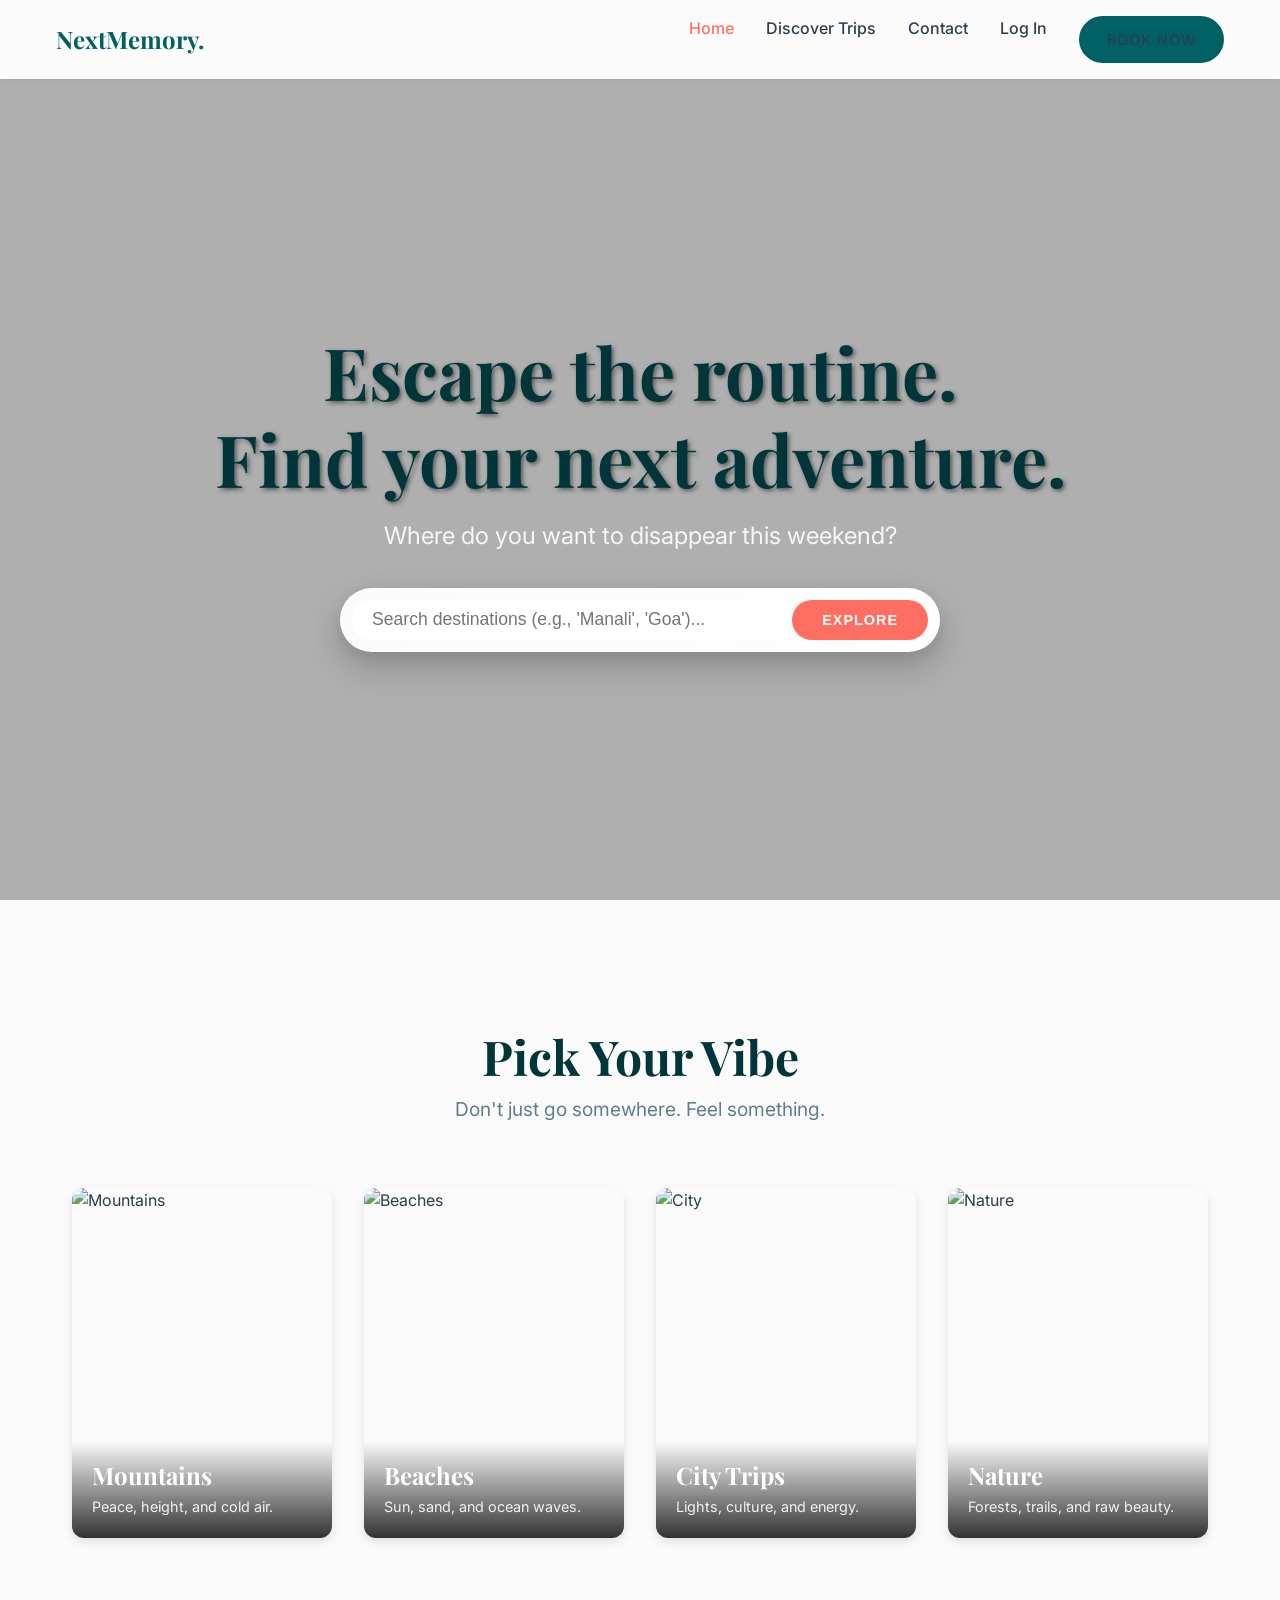
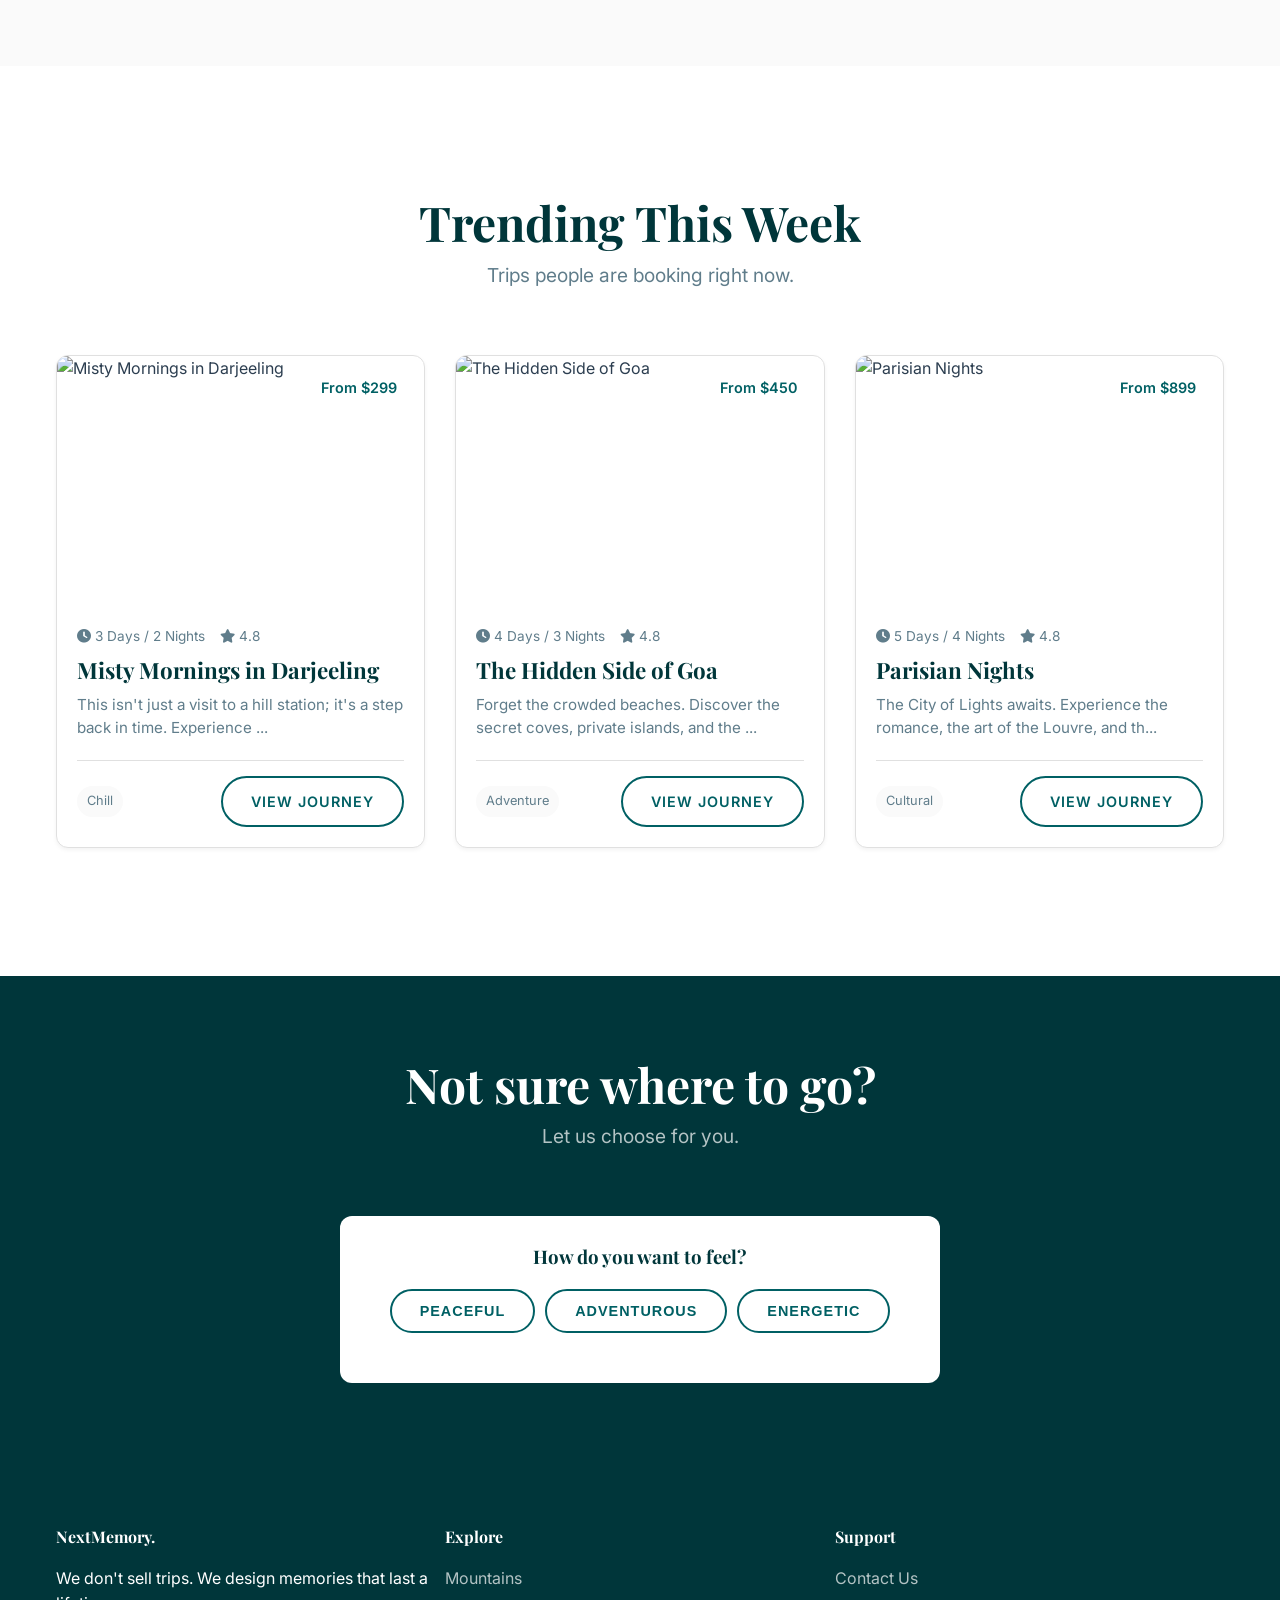
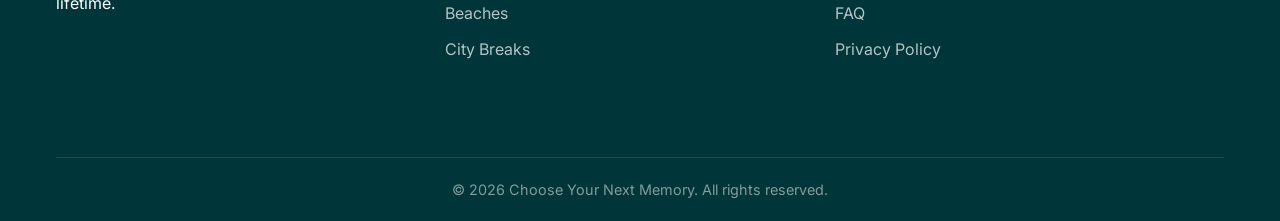
==== index.html @ 7576915c "Initial commit: Trip organize project" ====
<!DOCTYPE html>
<html lang="en">

<head>
    <meta charset="UTF-8">
    <meta name="viewport" content="width=device-width, initial-scale=1.0">
    <title>Choose Your Next Memory | Travel Experiences</title>
    <link rel="stylesheet" href="style.css">
    <link rel="stylesheet" href="https://cdnjs.cloudflare.com/ajax/libs/font-awesome/6.4.0/css/all.min.css">
    <script src="script.js" defer></script>
</head>

<body>

    <!-- Header -->
    <header>
        <div class="container">
            <nav>
                <div class="logo">NextMemory.</div>
                <div class="menu-toggle" id="mobile-menu">
                    <i class="fas fa-bars"></i>
                </div>
                <ul class="nav-links">
                    <li><a href="index.html" class="active">Home</a></li>
                    <li><a href="discover.html">Discover Trips</a></li>
                    <li><a href="contact.html">Contact</a></li>
                    <li><a href="login.html" id="loginBtn">Log In</a></li>
                    <li><a href="booking.html" class="btn btn-primary">Book Now</a></li>
                </ul>
            </nav>
        </div>
    </header>

    <!-- Hero Section -->
    <section class="hero">
        <div class="container hero-content">
            <h1>Escape the routine.<br>Find your next adventure.</h1>
            <p>Where do you want to disappear this weekend?</p>

            <div class="hero-search">
                <input type="text" placeholder="Search destinations (e.g., 'Manali', 'Goa')...">
                <button class="btn btn-accent">Explore</button>
            </div>
        </div>
    </section>

    <!-- Mood Choice Section -->
    <section class="mood-section">
        <div class="container">
            <div class="section-title">
                <h2>Pick Your Vibe</h2>
                <p>Don't just go somewhere. Feel something.</p>
            </div>

            <div class="mood-grid">
                <!-- Mood 1: Mountains -->
                <div class="mood-card">
                    <img src="https://images.unsplash.com/photo-1464822759023-fed622ff2c3b?ixlib=rb-1.2.1&auto=format&fit=crop&w=1350&q=80"
                        alt="Mountains">
                    <div class="mood-overlay">
                        <h3>Mountains</h3>
                        <p>Peace, height, and cold air.</p>
                    </div>
                </div>

                <!-- Mood 2: Beaches -->
                <div class="mood-card">
                    <img src="https://images.unsplash.com/photo-1507525428034-b723cf961d3e?ixlib=rb-1.2.1&auto=format&fit=crop&w=1353&q=80"
                        alt="Beaches">
                    <div class="mood-overlay">
                        <h3>Beaches</h3>
                        <p>Sun, sand, and ocean waves.</p>
                    </div>
                </div>

                <!-- Mood 3: City -->
                <div class="mood-card">
                    <img src="https://images.unsplash.com/photo-1477959858617-67f85cf4f1df?ixlib=rb-1.2.1&auto=format&fit=crop&w=1413&q=80"
                        alt="City">
                    <div class="mood-overlay">
                        <h3>City Trips</h3>
                        <p>Lights, culture, and energy.</p>
                    </div>
                </div>

                <!-- Mood 4: Nature -->
                <div class="mood-card">
                    <img src="https://images.unsplash.com/photo-1441974231531-c6227db76b6e?ixlib=rb-1.2.1&auto=format&fit=crop&w=1351&q=80"
                        alt="Nature">
                    <div class="mood-overlay">
                        <h3>Nature</h3>
                        <p>Forests, trails, and raw beauty.</p>
                    </div>
                </div>
            </div>
        </div>
    </section>

    <!-- Featured Trips Section -->
    <section class="featured-section">
        <div class="container">
            <div class="section-title">
                <h2>Trending This Week</h2>
                <p>Trips people are booking right now.</p>
            </div>

            <div class="trips-grid" id="trending-grid">
                <!-- Trip cards will be dynamically inserted here by script.js -->
            </div>
        </div>
    </section>

    <!-- Build My Trip Section -->
    <section class="build-trip-section"
        style="padding: 80px 0; background: var(--primary-dark); color: white; text-align: center;">
        <div class="container">
            <div class="section-title">
                <h2 style="color: white;">Not sure where to go?</h2>
                <p style="color: rgba(255,255,255,0.7);">Let us choose for you.</p>
            </div>

            <div class="suggestion-tool"
                style="background: white; padding: 30px; border-radius: 12px; max-width: 600px; margin: 0 auto; color: var(--text-main);">
                <div class="tool-step" id="step1">
                    <h3 style="margin-bottom: 20px;">How do you want to feel?</h3>
                    <div
                        style="display: flex; gap: 10px; justify-content: center; flex-wrap: wrap; margin-bottom: 20px;">
                        <button class="btn btn-outline suggestion-btn" data-value="chill"
                            style="border-color: var(--primary); color: var(--primary);">Peaceful</button>
                        <button class="btn btn-outline suggestion-btn" data-value="adventure"
                            style="border-color: var(--primary); color: var(--primary);">Adventurous</button>
                        <button class="btn btn-outline suggestion-btn" data-value="party"
                            style="border-color: var(--primary); color: var(--primary);">Energetic</button>
                    </div>
                </div>

                <div class="tool-step" id="step2" style="display: none;">
                    <h3 style="margin-bottom: 20px;">What's your budget?</h3>
                    <div
                        style="display: flex; gap: 10px; justify-content: center; flex-wrap: wrap; margin-bottom: 20px;">
                        <button class="btn btn-outline suggestion-btn" data-value="low"
                            style="border-color: var(--primary); color: var(--primary);">Budget Friendly</button>
                        <button class="btn btn-outline suggestion-btn" data-value="high"
                            style="border-color: var(--primary); color: var(--primary);">Luxury</button>
                    </div>
                </div>

                <div class="tool-result" id="result" style="display: none;">
                    <h3 style="margin-bottom: 10px; color: var(--accent);">We recommend:</h3>
                    <h2 id="suggestion-text" style="margin-bottom: 20px;">...</h2>
                    <a href="booking.html" class="btn btn-primary">Book This Now</a>
                    <button class="btn btn-outline" onclick="location.reload()"
                        style="margin-top: 10px; border-color: var(--text-muted); color: var(--text-muted); font-size: 0.8rem;">Start
                        Over</button>
                </div>
            </div>
        </div>
    </section>

    <!-- Footer -->
    <footer>
        <div class="container">
            <div class="footer-content">
                <div class="footer-col">
                    <h4>NextMemory.</h4>
                    <p>We don't sell trips. We design memories that last a lifetime.</p>
                </div>
                <div class="footer-col">
                    <h4>Explore</h4>
                    <ul>
                        <li><a href="#">Mountains</a></li>
                        <li><a href="#">Beaches</a></li>
                        <li><a href="#">City Breaks</a></li>
                    </ul>
                </div>
                <div class="footer-col">
                    <h4>Support</h4>
                    <ul>
                        <li><a href="contact.html">Contact Us</a></li>
                        <li><a href="#">FAQ</a></li>
                        <li><a href="#">Privacy Policy</a></li>
                    </ul>
                </div>
            </div>
            <div class="copyright">
                <p>&copy; 2026 Choose Your Next Memory. All rights reserved.</p>
            </div>
        </div>
    </footer>

</body>

</html>
---- style.css ----
/* 
   Choose Your Next Memory - Travel Website 
   Theme: Emotional, Premium, Adventurous
*/

@import url('https://fonts.googleapis.com/css2?family=Inter:wght@300;400;500;600&family=Playfair+Display:ital,wght@0,400;0,600;0,700;1,400&display=swap');

:root {
    /* Colors */
    --primary: #006064;
    /* Deep Teal - Stability, Depth */
    --primary-dark: #00363a;
    --accent: #FF6F61;
    /* Living Coral - Excitement, Warmth */
    --accent-hover: #e05548;
    --bg-body: #FAFAFA;
    /* Off-white - Clean, Paper-like */
    --bg-light: #FFFFFF;
    --text-main: #2C3E50;
    --text-muted: #607D8B;
    --border-color: #E0E0E0;

    /* Spacing */
    --spacing-xs: 0.5rem;
    --spacing-sm: 1rem;
    --spacing-md: 2rem;
    --spacing-lg: 4rem;
    --spacing-xl: 8rem;

    /* Shadows */
    --shadow-sm: 0 2px 4px rgba(0, 0, 0, 0.05);
    --shadow-md: 0 4px 8px rgba(0, 0, 0, 0.1);
    --shadow-lg: 0 10px 20px rgba(0, 0, 0, 0.15);

    /* Transitions */
    --transition: all 0.3s ease;
}

/* Reset & Base */
* {
    margin: 0;
    padding: 0;
    box-sizing: border-box;
}

body {
    font-family: 'Inter', sans-serif;
    color: var(--text-main);
    background-color: var(--bg-body);
    line-height: 1.6;
    overflow-x: hidden;
}

h1,
h2,
h3,
h4,
h5,
h6 {
    font-family: 'Playfair Display', serif;
    font-weight: 700;
    line-height: 1.2;
    color: var(--primary-dark);
}

a {
    text-decoration: none;
    color: inherit;
    transition: var(--transition);
}

ul {
    list-style: none;
}

img {
    max-width: 100%;
    display: block;
    object-fit: cover;
}

/* Utilities */
.container {
    max-width: 1200px;
    margin: 0 auto;
    padding: 0 var(--spacing-sm);
}

.btn {
    display: inline-block;
    padding: 12px 28px;
    border-radius: 50px;
    font-weight: 600;
    text-transform: uppercase;
    letter-spacing: 1px;
    font-size: 0.9rem;
    cursor: pointer;
    border: none;
    transition: var(--transition);
}

.btn-primary {
    background-color: var(--primary);
    color: white;
}

.btn-primary:hover {
    background-color: var(--primary-dark);
    transform: translateY(-2px);
    box-shadow: var(--shadow-md);
}

.btn-accent {
    background-color: var(--accent);
    color: white;
}

.btn-accent:hover {
    background-color: var(--accent-hover);
    transform: translateY(-2px);
    box-shadow: var(--shadow-md);
}

.btn-outline {
    background-color: transparent;
    border: 2px solid white;
    color: white;
}

.btn-outline:hover {
    background-color: white;
    color: var(--primary);
}

.section-title {
    text-align: center;
    margin-bottom: var(--spacing-lg);
}

.section-title h2 {
    font-size: 3rem;
    margin-bottom: var(--spacing-xs);
}

.section-title p {
    font-size: 1.2rem;
    color: var(--text-muted);
}

/* Header */
header {
    background-color: rgba(255, 255, 255, 0.95);
    backdrop-filter: blur(10px);
    position: fixed;
    top: 0;
    width: 100%;
    z-index: 1000;
    box-shadow: var(--shadow-sm);
    padding: 1rem 0;
}

nav {
    display: flex;
    justify-content: space-between;
    align-items: center;
}

.logo {
    font-family: 'Playfair Display', serif;
    font-size: 1.5rem;
    font-weight: 700;
    color: var(--primary);
}

.nav-links {
    display: flex;
    gap: var(--spacing-md);
}

.nav-links a {
    font-weight: 500;
    color: var(--text-main);
}

.nav-links a:hover,
.nav-links a.active {
    color: var(--accent);
}

/* Hero Section */
.hero {
    height: 100vh;
    background: linear-gradient(rgba(0, 0, 0, 0.3), rgba(0, 0, 0, 0.3)),
        url('https://images.unsplash.com/photo-1476514525535-07fb3b4ae5f1?ixlib=rb-1.2.1&auto=format&fit=crop&w=1950&q=80') center/cover no-repeat;
    display: flex;
    align-items: center;
    justify-content: center;
    text-align: center;
    color: white;
    padding-top: 80px;
    /* Header offset */
    transition: background-image 1s ease-in-out;
}

.hero-content h1 {
    font-size: 4.5rem;
    margin-bottom: var(--spacing-sm);
    text-shadow: 2px 2px 4px rgba(0, 0, 0, 0.5);
}

.hero-content p {
    font-size: 1.5rem;
    margin-bottom: var(--spacing-md);
    opacity: 0.9;
}

.hero-search {
    background: linear-gradient(135deg, rgba(255, 255, 255, 0.95) 0%, rgba(255, 255, 255, 0.98) 100%);
    backdrop-filter: blur(10px);
    padding: 10px;
    border-radius: 50px;
    display: flex;
    max-width: 600px;
    margin: 0 auto;
    box-shadow: 0 15px 35px rgba(0, 0, 0, 0.2), 0 5px 15px rgba(0, 96, 100, 0.1);
    border: 2px solid rgba(255, 255, 255, 0.3);
    transition: var(--transition);
}

.hero-search:hover {
    box-shadow: 0 20px 40px rgba(0, 0, 0, 0.25), 0 8px 20px rgba(0, 96, 100, 0.15);
    transform: translateY(-2px);
}

.hero-search input {
    flex: 1;
    border: none;
    padding: 0 20px;
    font-size: 1.1rem;
    outline: none;
    border-radius: 50px 0 0 50px;
}

.hero-search button {
    border-radius: 50px;
    padding: 12px 30px;
}

/* Mood Section */
.mood-section {
    padding: var(--spacing-xl) 0;
    background-color: var(--bg-body);
}

.mood-grid {
    display: grid;
    grid-template-columns: repeat(auto-fit, minmax(250px, 1fr));
    gap: var(--spacing-md);
    padding: 0 var(--spacing-sm);
}

.mood-card {
    position: relative;
    height: 350px;
    border-radius: 12px;
    overflow: hidden;
    cursor: pointer;
    box-shadow: var(--shadow-md);
    transition: var(--transition);
}

.mood-card:hover {
    transform: translateY(-10px);
    box-shadow: var(--shadow-lg);
}

.mood-card img {
    width: 100%;
    height: 100%;
    object-fit: cover;
    transition: transform 0.5s ease;
}

.mood-card:hover img {
    transform: scale(1.1);
}

.mood-overlay {
    position: absolute;
    bottom: 0;
    left: 0;
    width: 100%;
    background: linear-gradient(to top, rgba(0, 0, 0, 0.8), transparent);
    padding: 20px;
    color: white;
}

.mood-overlay h3 {
    font-size: 1.5rem;
    margin-bottom: 5px;
    color: white;
}

.mood-overlay p {
    font-size: 0.9rem;
    opacity: 0.9;
}

/* Featured Trips */
.featured-section {
    padding: var(--spacing-xl) 0;
    background-color: var(--bg-light);
}

.trips-grid {
    display: grid;
    grid-template-columns: repeat(auto-fit, minmax(300px, 1fr));
    gap: 30px;
}

.trip-card {
    background: white;
    border-radius: 12px;
    overflow: hidden;
    box-shadow: var(--shadow-sm);
    transition: var(--transition);
    border: 1px solid var(--border-color);
}

.trip-card:hover {
    box-shadow: var(--shadow-lg);
    transform: translateY(-5px);
}

.trip-image {
    height: 250px;
    position: relative;
}

.trip-image img {
    width: 100%;
    height: 100%;
    object-fit: cover;
}

.trip-price {
    position: absolute;
    top: 15px;
    right: 15px;
    background: rgba(255, 255, 255, 0.9);
    padding: 5px 12px;
    border-radius: 20px;
    font-weight: 600;
    color: var(--primary);
    font-size: 0.9rem;
}

.trip-details {
    padding: 20px;
}

.trip-meta {
    display: flex;
    gap: 15px;
    font-size: 0.85rem;
    color: var(--text-muted);
    margin-bottom: 10px;
}

.trip-details h3 {
    font-size: 1.4rem;
    margin-bottom: 10px;
}

.trip-details p {
    color: var(--text-muted);
    font-size: 0.95rem;
    margin-bottom: 20px;
    line-height: 1.5;
}

.trip-footer {
    display: flex;
    justify-content: space-between;
    align-items: center;
    border-top: 1px solid var(--border-color);
    padding-top: 15px;
}

/* Footer style */
footer {
    background-color: var(--primary-dark);
    color: white;
    padding: var(--spacing-lg) 0 20px;
    text-align: center;
}

.footer-content {
    display: flex;
    flex-wrap: wrap;
    justify-content: space-between;
    margin-bottom: var(--spacing-lg);
    text-align: left;
}

.footer-col {
    flex: 1;
    min-width: 250px;
    margin-bottom: 20px;
}

.footer-col h4 {
    color: white;
    margin-bottom: 20px;
}

.footer-col ul li {
    margin-bottom: 10px;
}

.footer-col ul li a {
    color: rgba(255, 255, 255, 0.7);
}

.footer-col ul li a:hover {
    color: var(--accent);
}

.copyright {
    border-top: 1px solid rgba(255, 255, 255, 0.1);
    padding-top: 20px;
    font-size: 0.9rem;
    color: rgba(255, 255, 255, 0.5);
}

/* Discover Page Specifics */
.filters label {
    display: flex;
    align-items: center;
    gap: 10px;
    color: var(--text-muted);
    cursor: pointer;
}

.filters input[type="checkbox"],
.filters input[type="radio"] {
    accent-color: var(--primary);
    width: 16px;
    height: 16px;
}

/* Trip Details Page Specifics */
.day-card::before {
    content: '';
    position: absolute;
    left: -11px;
    /* Adjust based on border width */
    top: 0;
    width: 18px;
    height: 18px;
    background-color: var(--bg-body);
    border: 4px solid var(--accent);
    border-radius: 50%;
}

.day-card h4 {
    font-size: 1.2rem;
}

/* Responsive */
@media (max-width: 768px) {
    :root {
        --spacing-lg: 2rem;
        --spacing-xl: 4rem;
    }

    .container {
        padding: 0 var(--spacing-sm);
    }

    .section-title h2 {
        font-size: 2.2rem;
    }

    /* Header & Mobile Menu */
    header {
        padding: 0.8rem 0;
    }

    .menu-toggle {
        display: block;
        font-size: 1.5rem;
        color: var(--primary);
        cursor: pointer;
        z-index: 1001;
    }

    .nav-links {
        position: fixed;
        top: 0;
        right: -100%;
        width: 80%;
        height: 100vh;
        background: var(--bg-light);
        flex-direction: column;
        justify-content: flex-start;
        /* items at top */
        align-items: center;
        transition: 0.4s ease;
        box-shadow: -5px 0 15px rgba(0, 0, 0, 0.1);
        z-index: 1000;
        gap: 1rem;
        /* closer gap */
        overflow-y: auto;
        /* scrollable */
        padding: 80px 0 40px;
        /* space for toggle button */
    }

    .nav-links.active {
        right: 0;
    }

    .nav-links li {
        width: 100%;
        text-align: center;
    }

    .nav-links a {
        font-size: 1.2rem;
        display: block;
        padding: 15px;
        width: 100%;
        display: flex;
        align-items: center;
        justify-content: center;
        gap: 10px;
        color: var(--text-main);
    }

    .nav-links a i {
        font-size: 1.1rem;
        width: 25px;
        text-align: center;
    }

    /* Mobile specific style for the logout link as requested to be prominent */
    #mobile-logout {
        color: var(--accent);
        font-weight: 600;
        margin-top: 1rem;
    }

    .mobile-profile {
        flex-direction: column;
        gap: 0.5rem;
    }

    .mobile-profile .user-name {
        font-size: 1.2rem;
        font-weight: 600;
    }

    /* Hero Section */
    .hero {
        height: 70vh;
        /* Shorter on mobile */
        padding-top: 50px;
    }

    .hero-content h1 {
        font-size: 2.2rem;
        padding: 0 10px;
    }

    .hero-content p {
        font-size: 1rem;
        padding: 0 20px;
        margin-bottom: 1.5rem;
    }

    .hero-search {
        flex-direction: column;
        border-radius: 20px;
        padding: 15px;
        gap: 10px;
        width: 90%;
    }

    .hero-search input {
        width: 100%;
        border-radius: 10px;
        padding: 12px;
        text-align: center;
    }

    .hero-search button {
        width: 100%;
        border-radius: 10px;
    }

    /* Grids */
    .mood-grid,
    .trips-grid,
    .spots-grid {
        grid-template-columns: 1fr;
    }

    .mood-card {
        height: 250px;
    }

    /* Footer */
    .footer-content {
        flex-direction: column;
        gap: 2rem;
    }

    .footer-col {
        min-width: 100%;
        text-align: center;
    }

    .footer-col ul li {
        margin-bottom: 8px;
    }

    /* Booking & Cards */
    .booking-section {
        padding: 80px 0 !important;
        background: var(--bg-body) !important;
    }

    .container[style*="display: flex"] {
        flex-direction: column;
    }

    .booking-card {
        padding: 25px !important;
        border-radius: 15px !important;
    }

    /* Suggestion Tool */
    .suggestion-tool {
        padding: 20px !important;
    }

    /* Logistics Bar */
    .logistics-grid {
        flex-direction: column;
    }

    .logistic-item {
        width: 100%;
    }
}

/* Menu Toggle Hidden by Default */
.menu-toggle {
    display: none;
}

/* Form Polish */
input:focus,
select:focus,
textarea:focus {
    border-color: var(--primary) !important;
    outline: none;
    box-shadow: 0 0 0 3px rgba(0, 96, 100, 0.1);
}

/* Animations */
@keyframes fadeIn {
    from {
        opacity: 0;
        transform: translateY(20px);
    }

    to {
        opacity: 1;
        transform: translateY(0);
    }
}

.hero-content,
.section-title,
.mood-card,
.trip-card {
    animation: fadeIn 0.8s ease-out forwards;
}

.mood-card:nth-child(1) {
    animation-delay: 0.1s;
}

.mood-card:nth-child(2) {
    animation-delay: 0.2s;
}

.mood-card:nth-child(3) {
    animation-delay: 0.3s;
}

.mood-card:nth-child(4) {
    animation-delay: 0.4s;
}

.trip-card:nth-child(1) {
    animation-delay: 0.1s;
}

.trip-card:nth-child(2) {
    animation-delay: 0.2s;
}

.trip-card:nth-child(3) {
    animation-delay: 0.3s;
}

/* User Profile & Dropdown */
.user-profile {
    display: flex;
    align-items: center;
    gap: 10px;
    cursor: pointer;
    position: relative;
    padding: 5px 10px;
    border-radius: 50px;
    transition: var(--transition);
}

.user-profile:hover {
    background-color: rgba(0, 0, 0, 0.05);
}

.user-avatar {
    width: 35px;
    height: 35px;
    background-color: var(--primary);
    color: white;
    border-radius: 50%;
    display: flex;
    align-items: center;
    justify-content: center;
    font-weight: 600;
    font-size: 1.2rem;
}

.user-name {
    font-weight: 600;
    color: var(--primary-dark);
}

.dropdown-menu {
    position: absolute;
    top: 100%;
    right: 0;
    width: 200px;
    background-color: var(--bg-light);
    border-radius: 12px;
    box-shadow: var(--shadow-lg);
    padding: 10px 0;
    display: none;
    flex-direction: column;
    z-index: 1001;
    border: 1px solid var(--border-color);
    margin-top: 10px;
}

.dropdown-menu.show {
    display: flex;
    animation: fadeIn 0.2s ease-out forwards;
}

.mobile-profile {
    flex-direction: column;
    padding: 20px;
    background: rgba(0, 0, 0, 0.03);
    border-radius: 12px;
}

.mobile-profile .user-avatar {
    width: 60px;
    height: 60px;
    font-size: 1.8rem;
    margin-bottom: 10px;
}

.mobile-profile .user-name {
    font-size: 1.2rem;
}

.dropdown-item {
    padding: 10px 20px;
    color: var(--text-main);
    display: flex;
    align-items: center;
    gap: 10px;
    transition: var(--transition);
    cursor: pointer;
}

.dropdown-item i {
    width: 20px;
    text-align: center;
    color: var(--text-muted);
}

.dropdown-item:hover {
    background-color: rgba(0, 0, 0, 0.05);
    color: var(--primary);
}

.dropdown-divider {
    height: 1px;
    background-color: var(--border-color);
    margin: 5px 0;
}

/* Dark Mode Variables & Overrides */
body.dark-mode {
    --bg-body: #121212;
    --bg-light: #1E1E1E;
    --text-main: #E0E0E0;
    --text-muted: #B0BEC5;
    --border-color: #333;
    --shadow-sm: 0 2px 4px rgba(0, 0, 0, 0.5);
    --shadow-md: 0 4px 8px rgba(0, 0, 0, 0.6);
    --shadow-lg: 0 10px 20px rgba(0, 0, 0, 0.7);
    --primary-dark: #80CBC4;
    /* Lighter teal for dark mode text */
}

body.dark-mode header {
    background-color: rgba(30, 30, 30, 0.95);
    border-bottom: 1px solid #333;
}

body.dark-mode .user-profile:hover,
body.dark-mode .dropdown-item:hover {
    background-color: rgba(255, 255, 255, 0.1);
}

body.dark-mode .trip-card,
body.dark-mode .mood-card,
body.dark-mode .hero-search,
body.dark-mode .suggestion-tool,
body.dark-mode aside.filters {
    background-color: var(--bg-light) !important;
    /* Force override for inline styles */
    color: var(--text-main) !important;
}

body.dark-mode .trip-price {
    color: var(--primary-dark);
    background: rgba(30, 30, 30, 0.9);
}

body.dark-mode .mood-overlay {
    background: linear-gradient(to top, rgba(0, 0, 0, 1), transparent);
}

body.dark-mode .btn-outline {
    border-color: var(--text-muted);
    color: var(--text-muted);
}

body.dark-mode .btn-outline:hover {
    background-color: var(--text-muted);
    color: var(--bg-body);
}

body.dark-mode input,
body.dark-mode select,
body.dark-mode textarea {
    background-color: #2C2C2C;
    color: #E0E0E0;
}

/* Destination Page Styles */
.destination-hero {
    height: 60vh;
    background-position: center;
    background-size: cover;
    background-repeat: no-repeat;
    position: relative;
    display: flex;
    align-items: center;
    justify-content: center;
    text-align: center;
    color: white;
    margin-top: 60px;
    /* Offset for fixed header */
}

.hero-overlay {
    position: absolute;
    top: 0;
    left: 0;
    width: 100%;
    height: 100%;
    background: rgba(0, 0, 0, 0.4);
}

.destination-hero .hero-content {
    position: relative;
    z-index: 1;
}

.destination-hero h1 {
    font-size: 4rem;
    margin-bottom: 10px;
    text-shadow: 2px 2px 4px rgba(0, 0, 0, 0.6);
}

.logistics-bar {
    background: var(--bg-light);
    padding: 30px 0;
    box-shadow: var(--shadow-sm);
    margin-bottom: var(--spacing-lg);
}

body.dark-mode .logistics-bar {
    background: #252525;
}

.logistics-grid {
    display: flex;
    justify-content: space-around;
    flex-wrap: wrap;
    gap: 20px;
}

.logistic-item {
    display: flex;
    align-items: center;
    gap: 15px;
    background: white;
    padding: 15px 25px;
    border-radius: 12px;
    box-shadow: var(--shadow-sm);
    flex: 1;
    min-width: 200px;
}

body.dark-mode .logistic-item {
    background: #333;
    color: #E0E0E0;
}

.logistic-item i {
    font-size: 1.5rem;
    color: var(--primary);
}

.logistic-item h4 {
    font-size: 0.9rem;
    color: var(--text-muted);
    margin-bottom: 2px;
}

body.dark-mode .logistic-item h4 {
    color: #aaa;
}

.logistic-item p {
    font-weight: 700;
    font-size: 1.1rem;
    color: var(--text-main);
}

body.dark-mode .logistic-item p {
    color: #fff;
}

.spots-section {
    padding: var(--spacing-lg) 0;
}

.spots-grid {
    display: grid;
    grid-template-columns: repeat(auto-fit, minmax(250px, 1fr));
    gap: 20px;
}

.spot-card {
    position: relative;
    border-radius: 12px;
    overflow: hidden;
    height: 220px;
    box-shadow: var(--shadow-md);
    transition: var(--transition);
}

.spot-card img {
    width: 100%;
    height: 100%;
    object-fit: cover;
}

.spot-card:hover {
    transform: translateY(-5px);
}

.spot-card img {
    width: 100%;
    height: 100%;
    object-fit: cover;
}

.spot-info {
    position: absolute;
    bottom: 0;
    left: 0;
    width: 100%;
    background: linear-gradient(to top, rgba(0, 0, 0, 0.9), transparent);
    padding: 20px;
    color: white;
}

/* Reuse trips-grid for Hotels, but maybe adjust slightly if needed */
.hotels-section {
    padding-bottom: var(--spacing-xl);
}
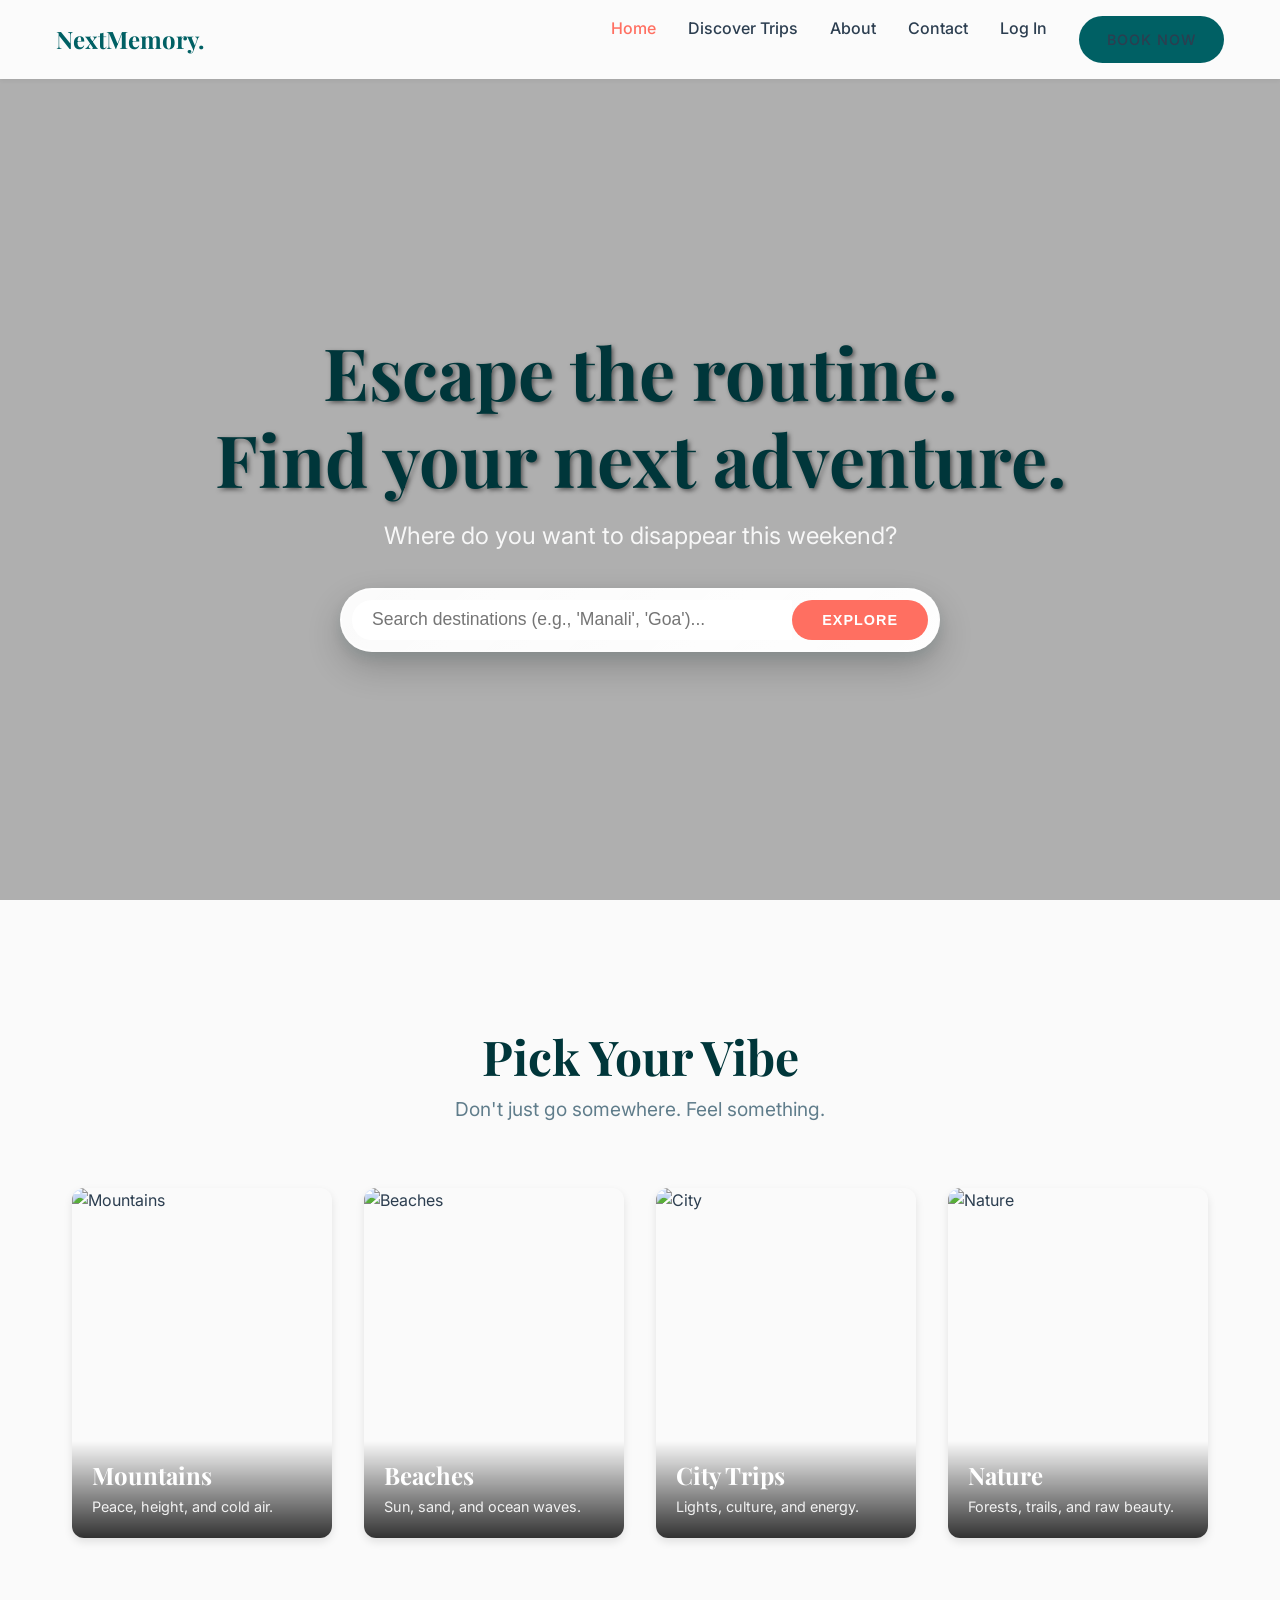
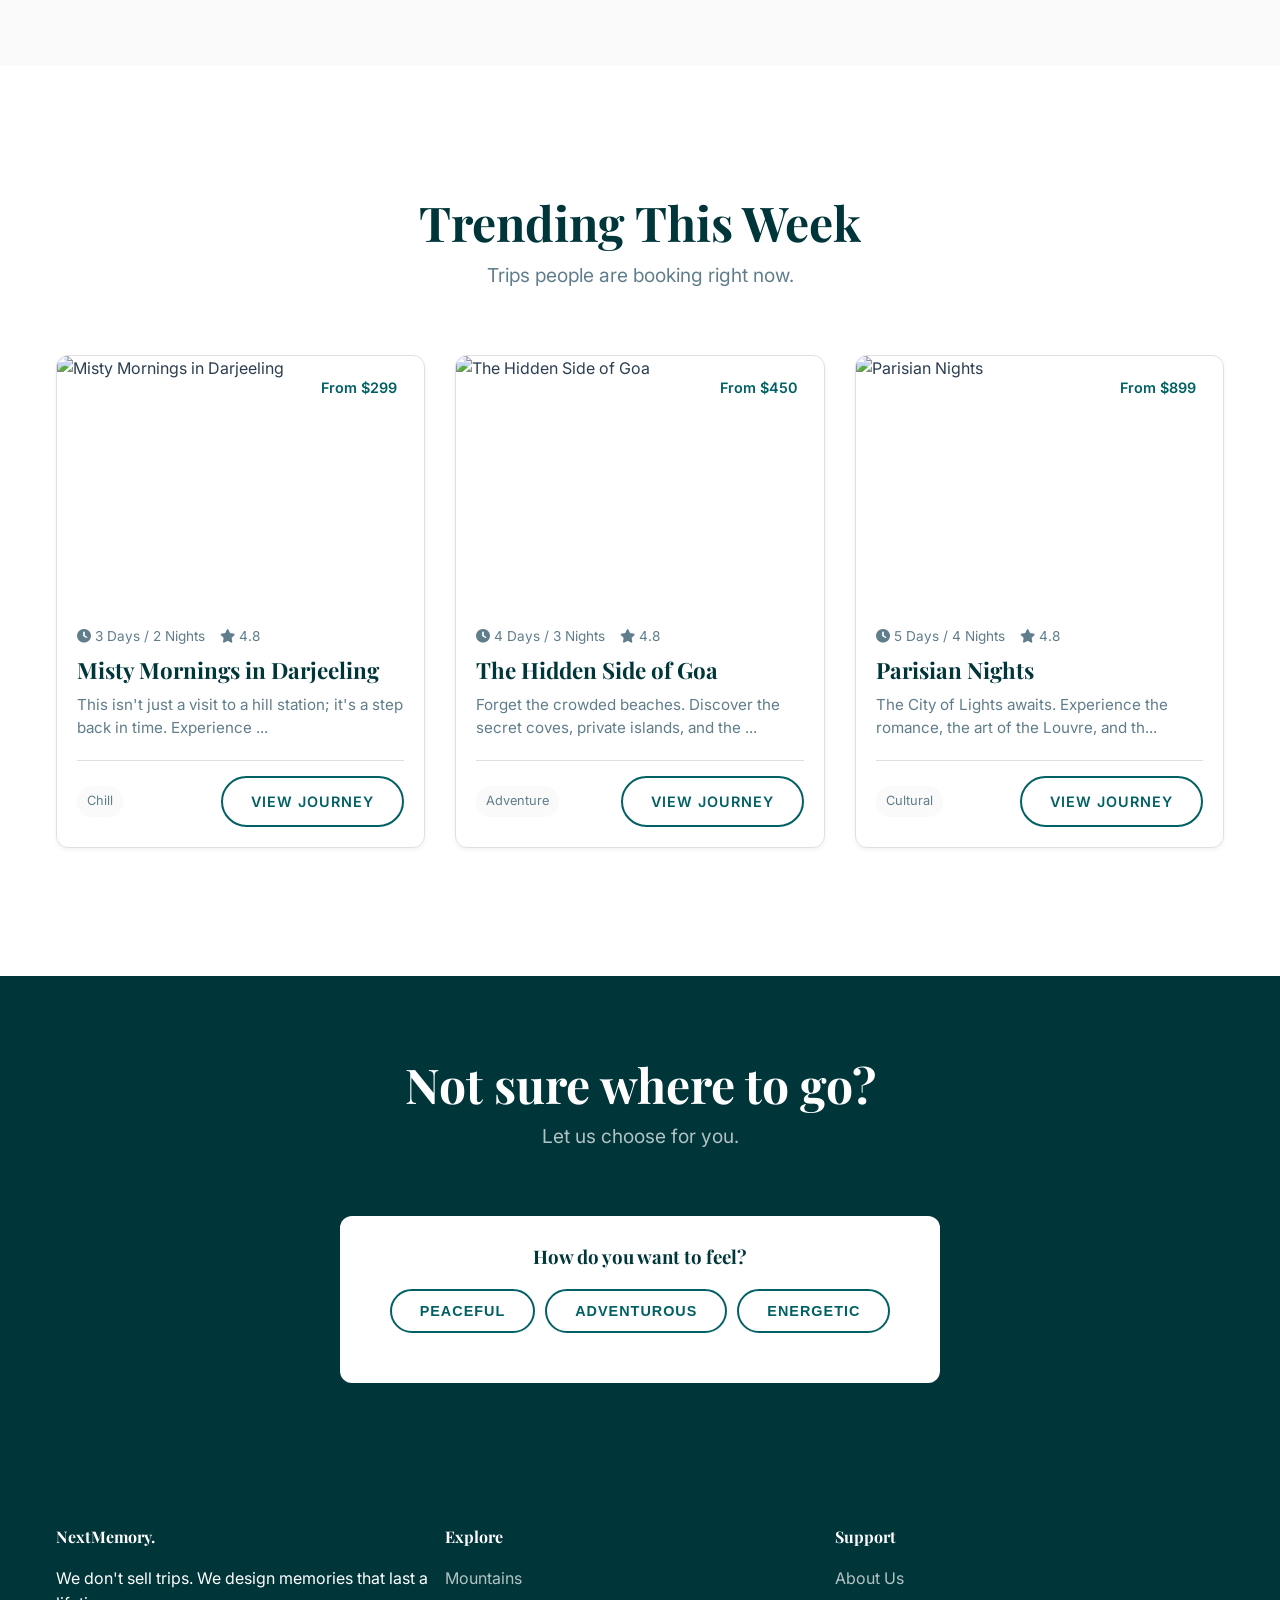
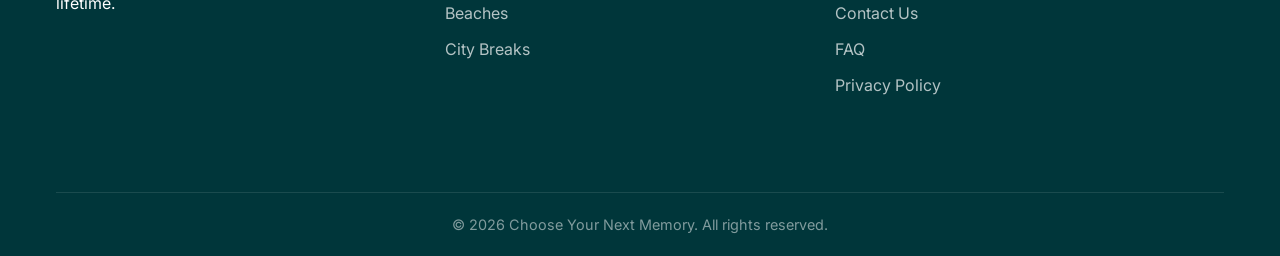
==== commit 0453148b: "Add About page with company story and values" ====
--- a/index.html
+++ b/index.html
@@ -23,6 +23,7 @@
                 <ul class="nav-links">
                     <li><a href="index.html" class="active">Home</a></li>
                     <li><a href="discover.html">Discover Trips</a></li>
+                    <li><a href="about.html">About</a></li>
                     <li><a href="contact.html">Contact</a></li>
                     <li><a href="login.html" id="loginBtn">Log In</a></li>
                     <li><a href="booking.html" class="btn btn-primary">Book Now</a></li>
@@ -176,6 +177,7 @@
                 <div class="footer-col">
                     <h4>Support</h4>
                     <ul>
+                        <li><a href="about.html">About Us</a></li>
                         <li><a href="contact.html">Contact Us</a></li>
                         <li><a href="#">FAQ</a></li>
                         <li><a href="#">Privacy Policy</a></li>
